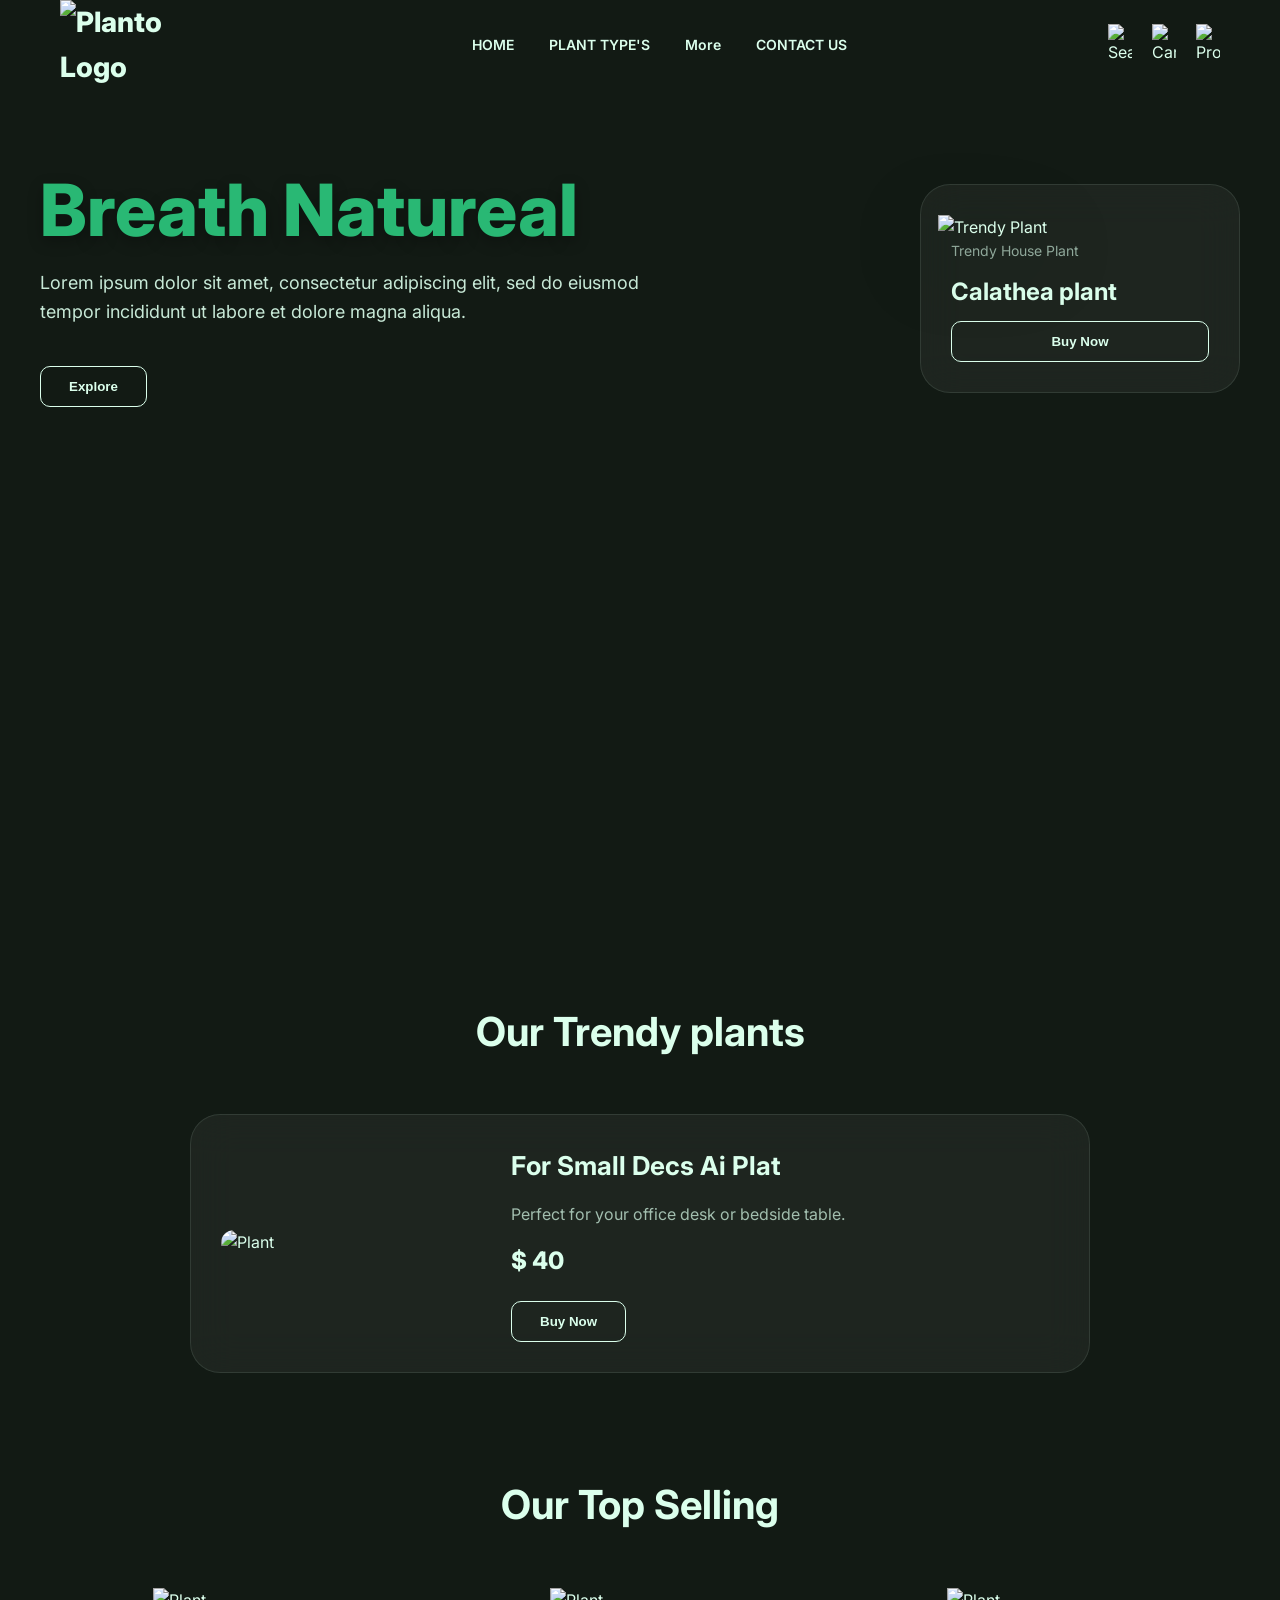
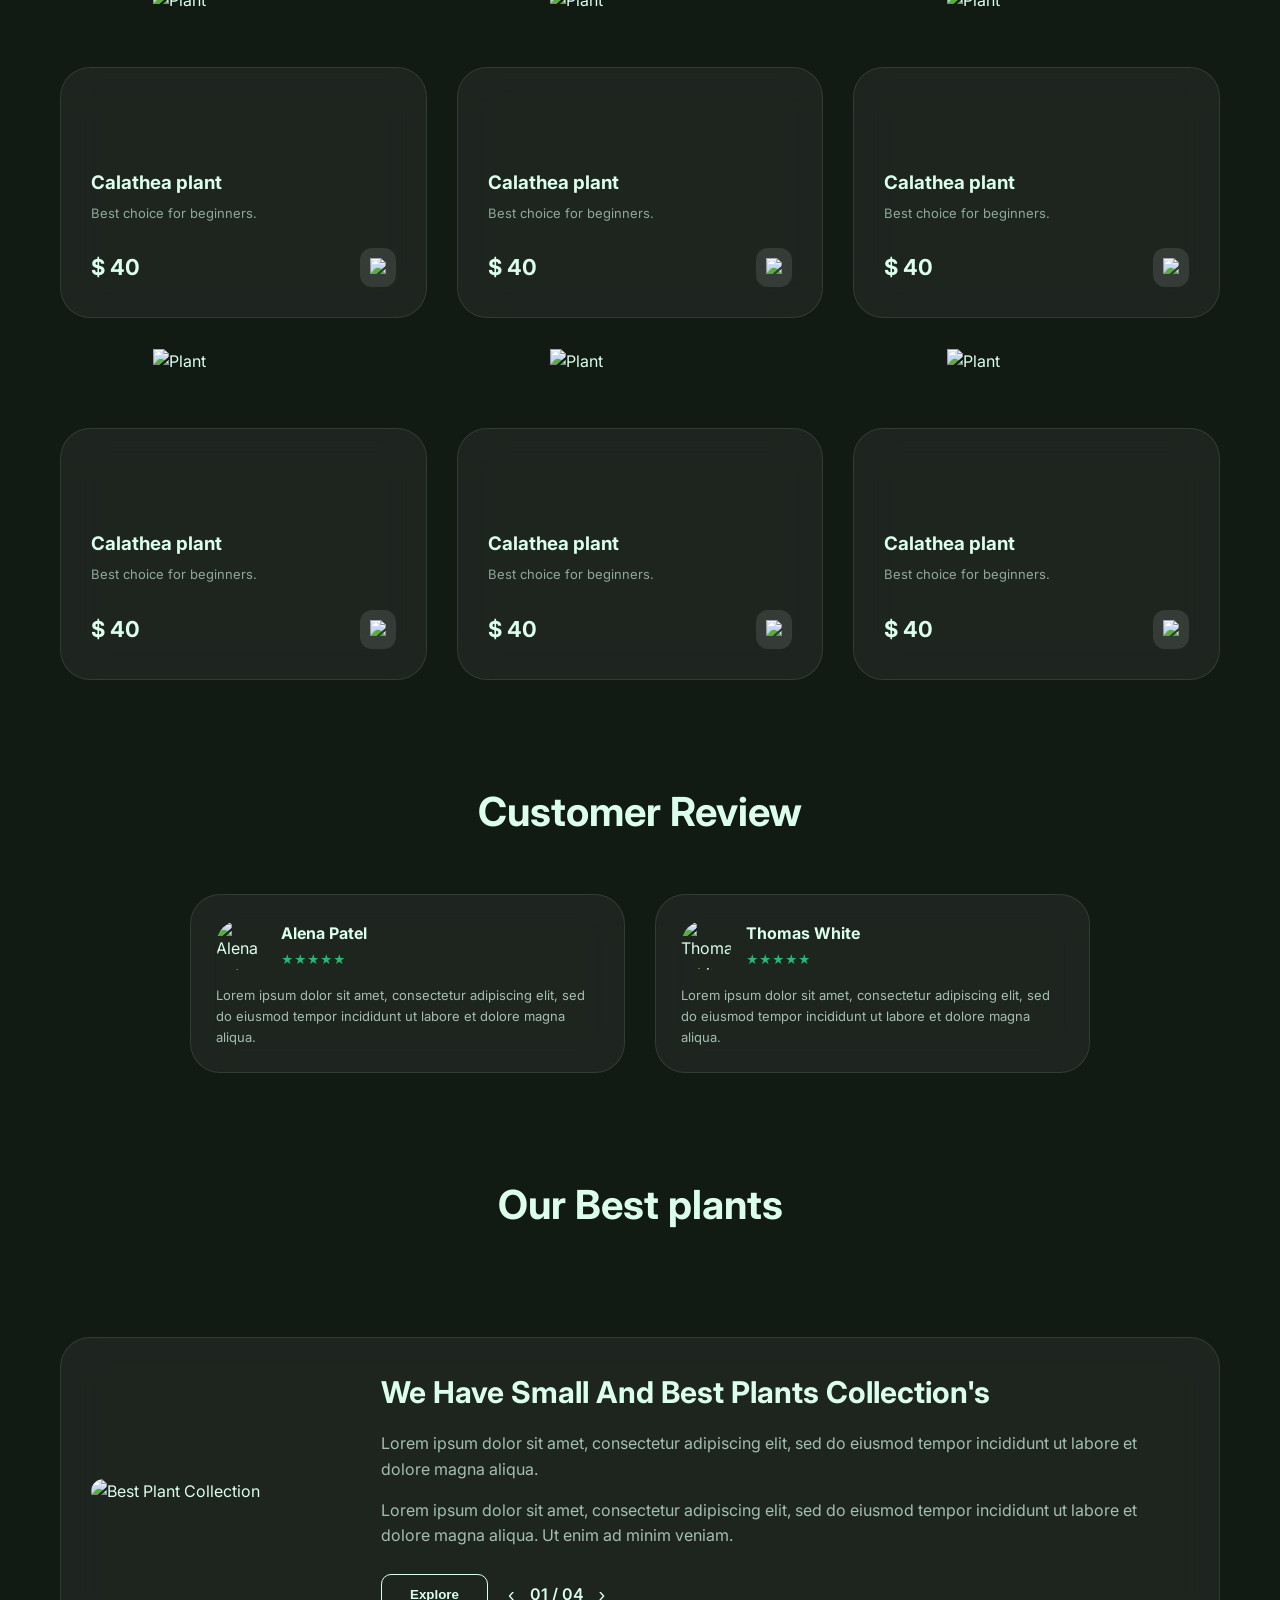
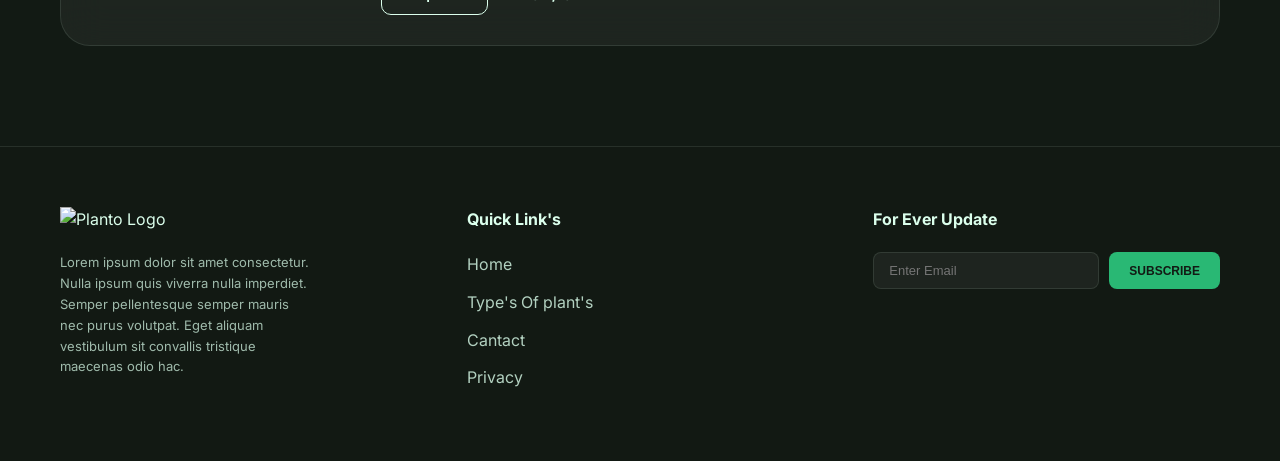
==== index.html @ 79224c2f "Add files via upload" ====
<!DOCTYPE html>
<html lang="uk">
<head>
    <meta charset="UTF-8">
    <meta name="viewport" content="width=device-width, initial-scale=1.0">
    <link href="https://fonts.googleapis.com/css2?family=Inter:wght@300;400;600;700;800&display=swap" rel="stylesheet">
    <link rel="stylesheet" href="./style.css">

</head>
<body>

    <div class="hero-section-wrapper">
        <header class="container">
            <div class="logo">
                <img src="images/logos/main-logo.svg" alt="Planto Logo">
            </div>
            <nav>
                <ul>
                    <li><a href="#">HOME</a></li>
                    <li><a href="#">PLANT TYPE'S</a></li>
                    <li><a href="more.html">More</a></li>
                    <li><a href="#">CONTACT US</a></li>
                </ul>
            </nav>
            <div class="header-icons">
                <img src="images/icons/search-normal.svg" alt="Search">
                <img src="images/icons/shopping-bag.svg" alt="Cart">
                <img src="images/icons/profile-circle.svg" alt="Profile">
            </div>
        </header>

        <section class="container hero">
            <div style="max-width: 600px;">
                <h1 class="hero-title">Breath Natureal</h1>
                <p style="font-size: 18px; margin-bottom: 40px; opacity: 0.9;">
                    Lorem ipsum dolor sit amet, consectetur adipiscing elit, sed do eiusmod tempor incididunt ut labore et dolore magna aliqua.
                </p>
                <div style="display: flex; gap: 20px; align-items: center;">
                    <button class="btn-outline">Explore</button>
                    <div style="display: flex; align-items: center; gap: 10px; cursor: pointer;">
                        <span style="font-weight: 600;"></span>
                    </div>
                </div>
            </div>

            <div class="glass-card hero-card">
                <img src="images/flowers/flower.png" alt="Trendy Plant">
                <p style="font-size: 14px; opacity: 0.6;">Trendy House Plant</p>
                <h3 style="font-size: 24px; margin: 10px 0;">Calathea plant</h3>
                <button class="btn-outline" style="width: 100%;">Buy Now</button>
            </div>
        </section>
    </div>

    <main class="container">
        <h2 class="section-title">Our Trendy plants</h2>
        <div class="trendy-grid">
            <div class="glass-card card-horizontal">
                <img src="images/flowers/POTT.png" alt="Plant">
                <div>
                    <h3 style="font-size: 26px;">For Small Decs Ai Plat</h3>
                    <p style="margin: 15px 0; opacity: 0.7;">Perfect for your office desk or bedside table.</p>
                    <p style="font-size: 24px; font-weight: 800; margin-bottom: 20px;">$ 40</p>
                    <button class="btn-outline">Buy Now</button>
                </div>
            </div>
        </div>

       <h2 class="section-title">Our Top Selling</h2>
<div class="top-selling-grid">
    <div class="glass-card card-vertical">
        <img src="images/flowers/Plant@2x.png" class="plant-pop" alt="Plant">
        <h3>Calathea plant</h3>
        <p style="font-size: 13px; opacity: 0.6; margin-top: 5px;">Best choice for beginners.</p>
        <div class="price-row">
            <span style="font-size: 22px; font-weight: 700;">$ 40</span>
            <button class="cart-btn"><img src="images/icons/shopping-bag.svg" width="20"></button>
        </div>
    </div>

    <div class="glass-card card-vertical">
        <img src="images/flowers/Plant@2x.png" class="plant-pop" alt="Plant">
        <h3>Calathea plant</h3>
        <p style="font-size: 13px; opacity: 0.6; margin-top: 5px;">Best choice for beginners.</p>
        <div class="price-row">
            <span style="font-size: 22px; font-weight: 700;">$ 40</span>
            <button class="cart-btn"><img src="images/icons/shopping-bag.svg" width="20"></button>
        </div>
    </div>

    <div class="glass-card card-vertical">
        <img src="images/flowers/Plant@2x.png" class="plant-pop" alt="Plant">
        <h3>Calathea plant</h3>
        <p style="font-size: 13px; opacity: 0.6; margin-top: 5px;">Best choice for beginners.</p>
        <div class="price-row">
            <span style="font-size: 22px; font-weight: 700;">$ 40</span>
            <button class="cart-btn"><img src="images/icons/shopping-bag.svg" width="20"></button>
        </div>
    </div>

    <div class="glass-card card-vertical">
        <img src="images/flowers/Plant@2x.png" class="plant-pop" alt="Plant">
        <h3>Calathea plant</h3>
        <p style="font-size: 13px; opacity: 0.6; margin-top: 5px;">Best choice for beginners.</p>
        <div class="price-row">
            <span style="font-size: 22px; font-weight: 700;">$ 40</span>
            <button class="cart-btn"><img src="images/icons/shopping-bag.svg" width="20"></button>
        </div>
    </div>

    <div class="glass-card card-vertical">
        <img src="images/flowers/Plant@2x.png" class="plant-pop" alt="Plant">
        <h3>Calathea plant</h3>
        <p style="font-size: 13px; opacity: 0.6; margin-top: 5px;">Best choice for beginners.</p>
        <div class="price-row">
            <span style="font-size: 22px; font-weight: 700;">$ 40</span>
            <button class="cart-btn"><img src="images/icons/shopping-bag.svg" width="20"></button>
        </div>
    </div>

    <div class="glass-card card-vertical">
        <img src="images/flowers/Plant@2x.png" class="plant-pop" alt="Plant">
        <h3>Calathea plant</h3>
        <p style="font-size: 13px; opacity: 0.6; margin-top: 5px;">Best choice for beginners.</p>
        <div class="price-row">
            <span style="font-size: 22px; font-weight: 700;">$ 40</span>
            <button class="cart-btn"><img src="images/icons/shopping-bag.svg" width="20"></button>
        </div>
    </div>
</div>

<!-- Customer Review Section -->
<h2 class="section-title">Customer Review</h2>
<div class="review-grid">
    <div class="glass-card review-card">
        <div style="display: flex; align-items: center; gap: 15px; margin-bottom: 15px;">
            <img src="images\flowers\istockphoto.jpg" class="avatar" alt="Alena Patel">
            <div>
                <h4 style="font-size: 16px; margin-bottom: 3px;">Alena Patel</h4>
                <div style="color: var(--accent-green); font-size: 12px;">★★★★★</div>
            </div>
        </div>
        <p style="font-size: 13px; opacity: 0.7;">Lorem ipsum dolor sit amet, consectetur adipiscing elit, sed do eiusmod tempor incididunt ut labore et dolore magna aliqua.</p>
    </div>

    <div class="glass-card review-card">
        <div style="display: flex; align-items: center; gap: 15px; margin-bottom: 15px;">
            <img src="images\flowers\istockphoto.jpg" class="avatar" alt="Thomas White">
            <div>
                <h4 style="font-size: 16px; margin-bottom: 3px;">Thomas White</h4>
                <div style="color: var(--accent-green); font-size: 12px;">★★★★★</div>
            </div>
        </div>
        <p style="font-size: 13px; opacity: 0.7;">Lorem ipsum dolor sit amet, consectetur adipiscing elit, sed do eiusmod tempor incididunt ut labore et dolore magna aliqua.</p>
    </div>
</div>



<h2 class="section-title">Our Best plants</h2>

<!-- Our Best Plants Section with Product -->
<div class="best-plants-section">
  <div class="glass-card card-horizontal best-plant-card">
    <img src="images/flowers/flow.png" alt="Best Plant Collection" class="best-plant-img">
    <div>
      <h3 style="font-size: 30px; margin-bottom: 15px;">We Have Small And Best Plants Collection's</h3>
      <p style="margin: 15px 0; opacity: 0.7;">Lorem ipsum dolor sit amet, consectetur adipiscing elit, sed do eiusmod tempor incididunt ut labore et dolore magna aliqua.</p>
      <p style="margin: 15px 0; opacity: 0.7;">Lorem ipsum dolor sit amet, consectetur adipiscing elit, sed do eiusmod tempor incididunt ut labore et dolore magna aliqua. Ut enim ad minim veniam.</p>
      <div style="display: flex; gap: 20px; align-items: center; margin-top: 25px;">
        <button class="btn-outline">Explore</button>
        <div style="display: flex; gap: 15px; align-items: center;">
          <button style="background: none; border: none; color: var(--text-white); cursor: pointer; font-size: 20px;">‹</button>
          <span style="font-weight: 600;">01 / 04</span>
          <button style="background: none; border: none; color: var(--text-white); cursor: pointer; font-size: 20px;">›</button>
        </div>
      </div>
    </div>
  </div>
</div>


</main>

<!-- Footer -->
<footer class="footer">
  <div class="container">
    <div class="footer-content">
      <div class="footer-section">
       <div style="margin-bottom: 20px;">
  <img src="images/logos/main-logo.svg" alt="Planto Logo" style="width: 150px; height: auto;">
</div>
        <p style="font-size: 13px; opacity: 0.7; max-width: 250px;">Lorem ipsum dolor sit amet consectetur. Nulla ipsum quis viverra nulla imperdiet. Semper pellentesque semper mauris nec purus volutpat. Eget aliquam vestibulum sit convallis tristique maecenas odio hac.</p>
      </div>
      
      <div class="footer-section">
        <h4 style="font-size: 16px; font-weight: 700; margin-bottom: 20px;">Quick Link's</h4>
        <ul style="list-style: none;">
          <li style="margin-bottom: 12px;"><a href="#" style="text-decoration: none; color: var(--text-white); opacity: 0.8; transition: 0.3s;">Home</a></li>
          <li style="margin-bottom: 12px;"><a href="#" style="text-decoration: none; color: var(--text-white); opacity: 0.8; transition: 0.3s;">Type's Of plant's</a></li>
          <li style="margin-bottom: 12px;"><a href="#" style="text-decoration: none; color: var(--text-white); opacity: 0.8; transition: 0.3s;">Cantact</a></li>
          <li><a href="#" style="text-decoration: none; color: var(--text-white); opacity: 0.8; transition: 0.3s;">Privacy</a></li>
        </ul>
      </div>
      
      <div class="footer-section">
        <h4 style="font-size: 16px; font-weight: 700; margin-bottom: 20px;">For Ever Update</h4>
        <div style="display: flex; gap: 10px;">
          <input type="email" placeholder="Enter Email" style="padding: 10px 15px; border: 1px solid var(--glass-border); background: rgba(255,255,255,0.05); border-radius: 8px; color: var(--text-white); flex: 1; font-size: 13px;">
          <button style="padding: 10px 20px; background: var(--accent-green); border: none; border-radius: 8px; color: var(--bg-color); font-weight: 600; cursor: pointer; font-size: 12px;">SUBSCRIBE</button>
        </div>
      </div>
    </div>
    

    </div>
  </div>
</footer>

</main>
    

</body>
</html>
---- style.css ----
/* 1. LAYER DEFINITION */
:root {
    --bg-color: #121a14;
    --accent-green: #29b874;
    --text-white: #dbffec;
    --glass-bg: rgba(255, 255, 255, 0.05);
    --glass-border: rgba(219, 255, 236, 0.1);
}

* { box-sizing: border-box; margin: 0; padding: 0; }

body {
    background-color: var(--bg-color);
    color: var(--text-white);
    font-family: 'Inter', sans-serif;
    line-height: 1.6;
}

.container { max-width: 1200px; margin: 0 auto; padding: 0 20px; }

.hero-section-wrapper {
    background-image: linear-gradient(rgba(18, 26, 20, 0.8), rgba(18, 26, 20, 0.8)), 
                      url('images/sections/hero-bg.jpg');
    background-size: cover;
    background-position: center;
    min-height: 100vh;
}

header {
    display: flex;
    justify-content: space-between;
    align-items: center;
    padding: 30px 0;
}

.logo {
    display: flex;
    align-items: center;
    gap: 15px;
    font-weight: 800;
    font-size: 28px; 
}

.logo img {
    width: 150px; 
    height: auto;
}

nav ul { display: flex; gap: 35px; list-style: none; }
nav a { text-decoration: none; color: var(--text-white); font-size: 14px; font-weight: 600; transition: 0.3s; }
nav a:hover { color: var(--accent-green); }

.header-icons { display: flex; gap: 20px; align-items: center; }
.header-icons img { width: 24px; cursor: pointer; transition: transform 0.2s; }
.header-icons img:hover { transform: scale(1.2); }

.btn-outline {
    padding: 12px 28px;
    background: transparent;
    border: 1px solid var(--text-white);
    color: var(--text-white);
    border-radius: 10px;
    cursor: pointer;
    font-weight: 600;
    transition: all 0.3s ease; 
    display: inline-block;
}

.btn-outline:hover {
    background-color: var(--accent-green);
    border-color: var(--accent-green);
    box-shadow: 0 0 20px rgba(41, 184, 116, 0.4);
    transform: translateY(-2px);
}

.hero {
    display: flex;
    align-items: center;
    justify-content: space-between;
    padding: 80px 0;
}

.hero-title {
    font-size: 72px;
    font-weight: 800;
    color: var(--accent-green);
    line-height: 1.1;
    margin-bottom: 20px;
    text-shadow: 0 5px 15px rgba(0,0,0,0.3);
}

.glass-card {
    background: var(--glass-bg);
    backdrop-filter: blur(20px);
    -webkit-backdrop-filter: blur(20px);
    border: 1px solid var(--glass-border);
    border-radius: 30px;
    padding: 30px;
}

.hero-card {
    width: 320px;
    text-align: left;
    position: relative;
}

.hero-card img {
    width: 110%;
    margin-top: -100px;
    margin-left: -5%;
    filter: drop-shadow(0 20px 40px rgba(0,0,0,0.5));
}

.section-title {
    text-align: center;
    font-size: 40px;
    margin: 100px 0 50px;
    color: var(--text-white);
}

.trendy-grid {
    display: grid;
    gap: 40px;
    max-width: 900px;
    margin: 0 auto;
}

.card-horizontal {
    display: flex;
    align-items: center;
    gap: 40px;
}

.card-horizontal img {
    width: 250px;
    border-radius: 20px;
}

.top-selling-grid {
    display: grid;
    grid-template-columns: repeat(3, 1fr);
    gap: 30px;
    margin-bottom: 100px;
}

.card-vertical {
    margin-top: 80px;
    padding-top: 100px;
    position: relative;
}

.plant-pop {
    position: absolute;
    top: -80px;
    left: 50%;
    transform: translateX(-50%);
    width: 180px;
    transition: 0.4s;
}

.glass-card:hover .plant-pop {
    transform: translateX(-50%) translateY(-10px) scale(1.05);
}

.price-row {
    display: flex;
    justify-content: space-between;
    align-items: center;
    margin-top: 25px;
}

.cart-btn {
    background: rgba(255,255,255,0.1);
    border: none;
    padding: 10px;
    border-radius: 12px;
    cursor: pointer;
    transition: 0.3s;
}

.cart-btn:hover { background: var(--accent-green); }

.review-grid {
    display: grid;
    grid-template-columns: repeat(2, 1fr);
    gap: 30px;
    max-width: 900px;
    margin: 0 auto 100px;
}

.review-card {
    padding: 25px;
}

.avatar {
    width: 50px;
    height: 50px;
    border-radius: 50%;
    object-fit: cover;
}

.best-plants-section {
  margin: 100px 0;
}

.best-plant-card {
  display: flex;
  align-items: center;
  gap: 40px;
}

.best-plant-img {
  width: 280px;
  border-radius: 20px;
  flex-shrink: 0;
}

.footer {
  background-color: rgba(18, 26, 20, 0.95);
  border-top: 1px solid var(--glass-border);
  padding: 60px 0 30px;
  margin-top: 100px;
}

.footer-content {
  display: grid;
  grid-template-columns: repeat(3, 1fr);
  gap: 60px;
  margin-bottom: 40px;
}

.footer-section a:hover {
  color: var(--accent-green);
}

@media (max-width: 768px) {
  .footer-content {
    grid-template-columns: 1fr;
    gap: 40px;
  }
  
  .best-plant-card {
    flex-direction: column;
  }
}

/* Mobile Responsive */
@media (max-width: 768px) {
  header {
    flex-wrap: wrap;
    padding: 20px 0;
  }

  .logo img {
    width: 100px;
  }

  nav ul {
    gap: 15px;
    font-size: 12px;
  }

  nav a {
    font-size: 11px;
  }

  .header-icons {
    gap: 15px;
  }

  .header-icons img {
    width: 20px;
  }

  .hero {
    flex-direction: column;
    padding: 40px 0;
    text-align: center;
  }

  .hero-title {
    font-size: 42px;
    margin-bottom: 15px;
  }

  .hero-card {
    width: 100%;
    max-width: 300px;
    margin: 0 auto;
  }

  .section-title {
    font-size: 28px;
    margin: 60px 0 30px;
  }

  .card-horizontal {
    flex-direction: column;
    gap: 20px;
  }

  .card-horizontal img {
    width: 100%;
    max-width: 200px;
  }

  .top-selling-grid {
    grid-template-columns: repeat(2, 1fr);
    gap: 20px;
  }

  .card-vertical {
    margin-top: 60px;
    padding-top: 80px;
  }

  .plant-pop {
    width: 140px;
    top: -60px;
  }

  .review-grid {
    grid-template-columns: 1fr;
    gap: 20px;
  }

  .best-plant-card {
    flex-direction: column;
    gap: 20px;
  }

  .best-plant-img {
    width: 100%;
    max-width: 250px;
  }

  .footer-content {
    grid-template-columns: 1fr;
    gap: 30px;
  }

  .trendy-grid {
    max-width: 100%;
  }

  .review-grid {
    max-width: 100%;
  }
}

@media (max-width: 480px) {
  .logo img {
    width: 80px;
  }

  nav ul {
    gap: 10px;
    font-size: 10px;
  }

  .hero-title {
    font-size: 32px;
  }

  .hero-card {
    width: 100%;
  }

  .section-title {
    font-size: 22px;
    margin: 40px 0 20px;
  }

  .top-selling-grid {
    grid-template-columns: 1fr;
  }

  .card-vertical {
    margin-top: 50px;
    padding-top: 70px;
  }

  .plant-pop {
    width: 120px;
    top: -50px;
  }

  .btn-outline {
    padding: 10px 20px;
    font-size: 12px;
  }

  .glass-card {
    padding: 20px;
    border-radius: 20px;
  }

  .hero {
    padding: 30px 0;
  }
}
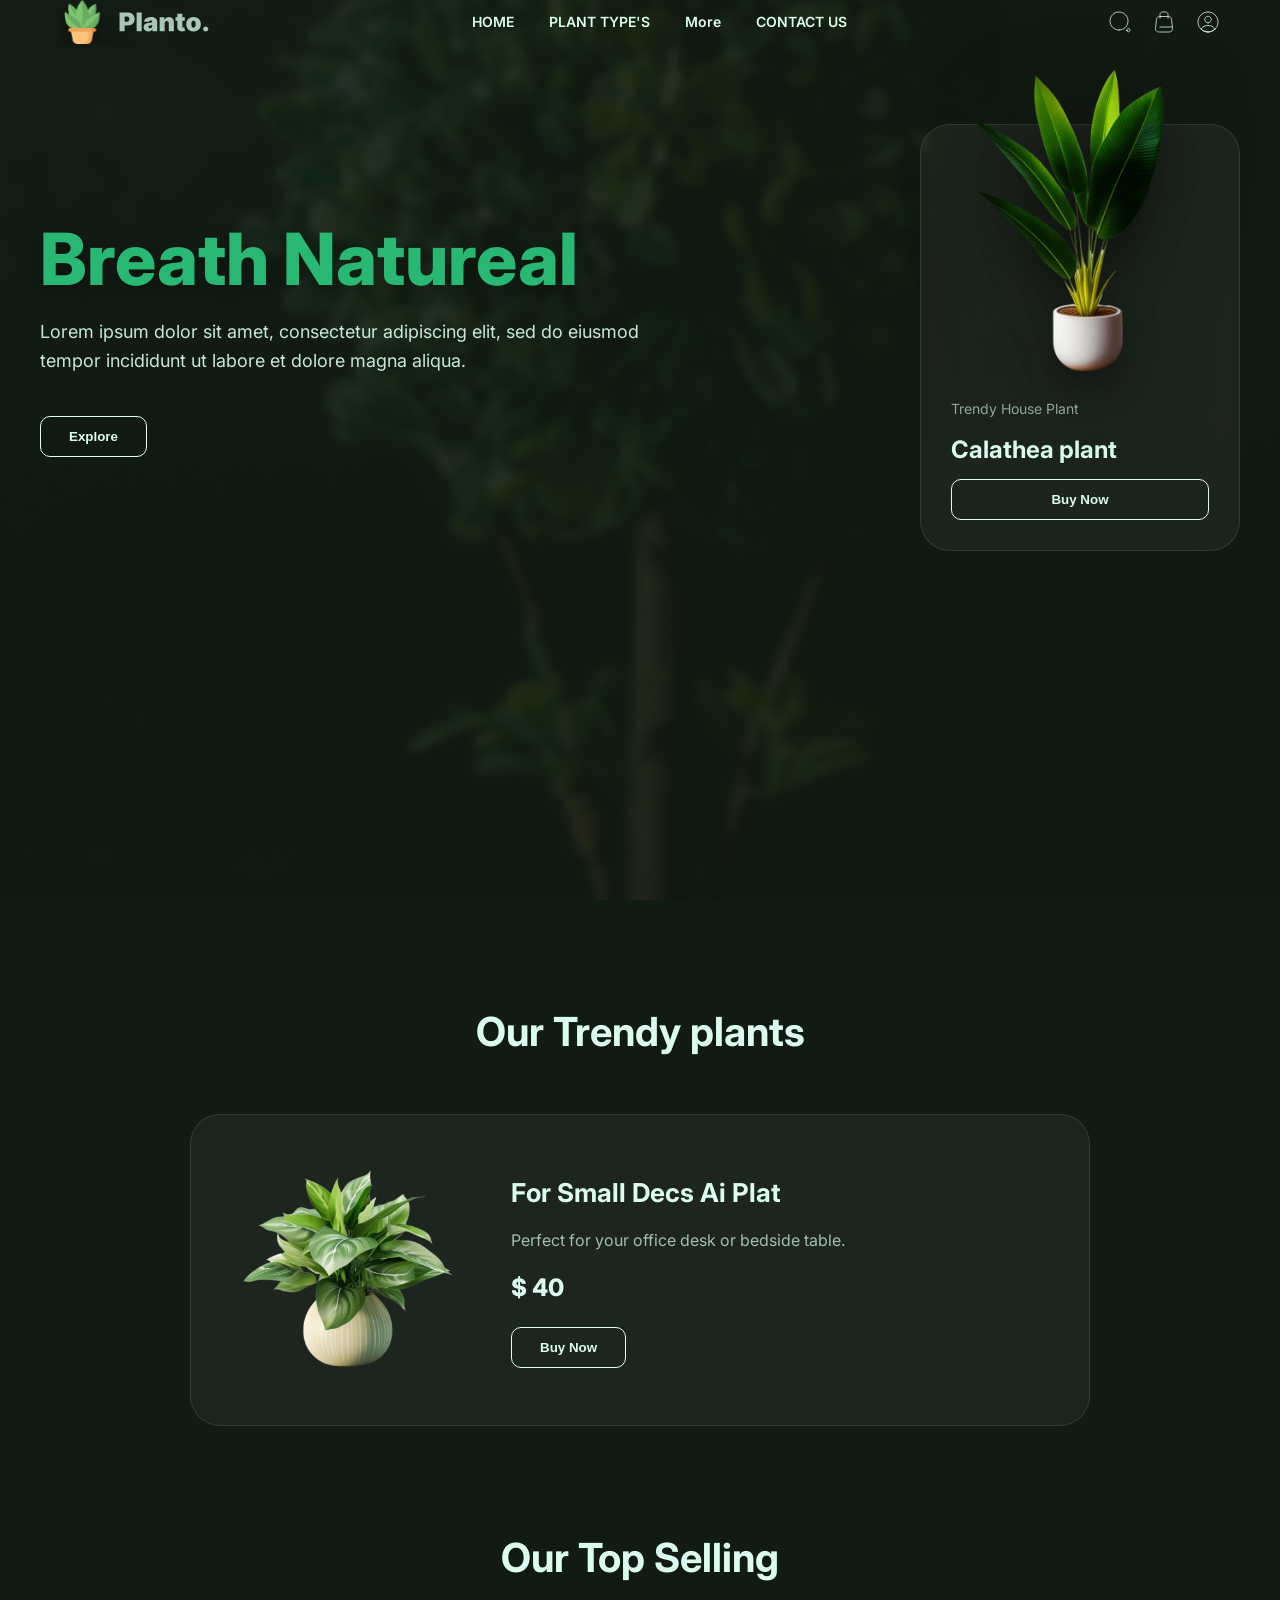
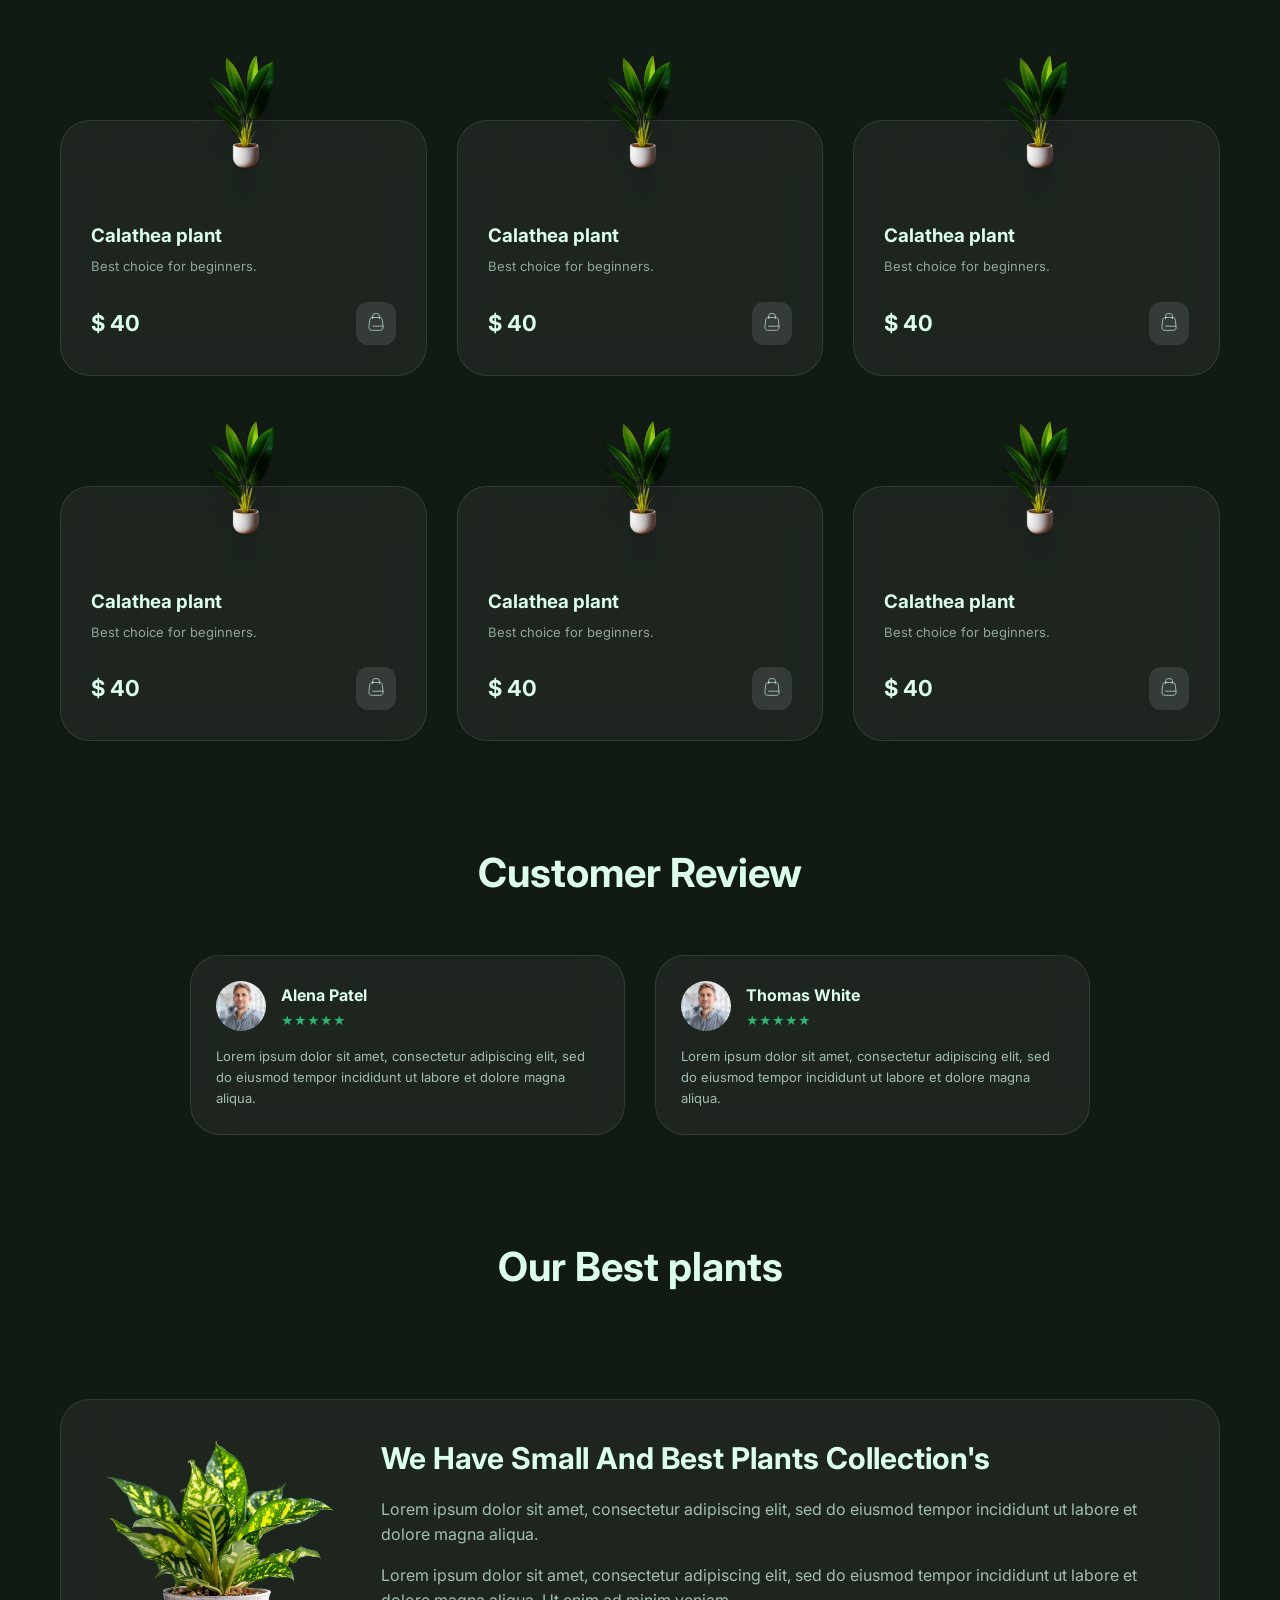
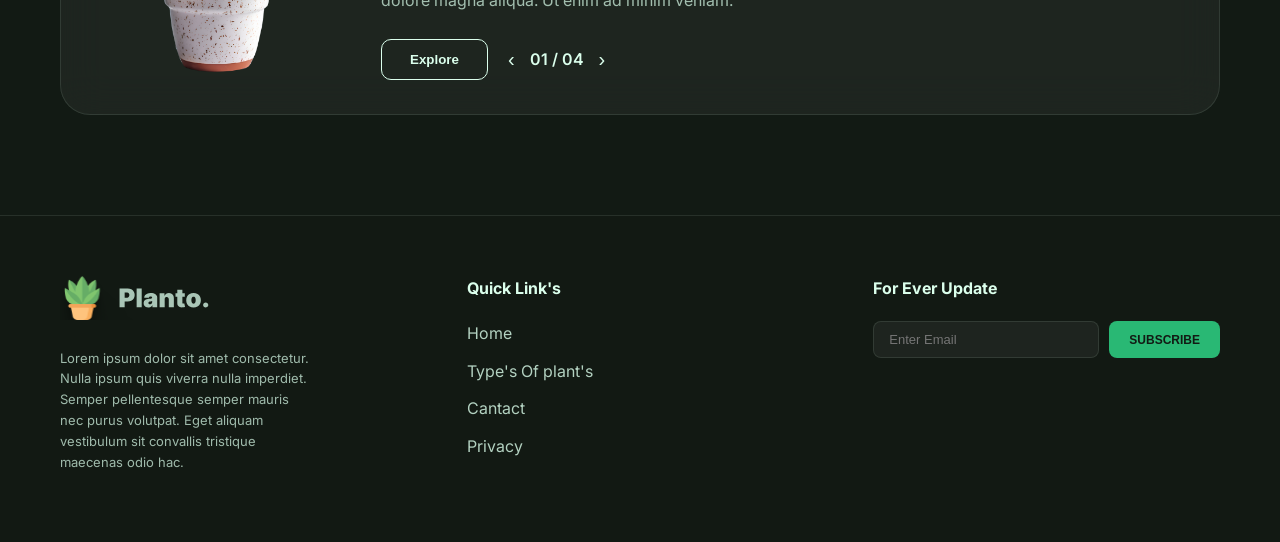
==== commit feb08d36: "." ====
--- a/index.html
+++ b/index.html
@@ -129,7 +129,6 @@
     </div>
 </div>
 
-<!-- Customer Review Section -->
 <h2 class="section-title">Customer Review</h2>
 <div class="review-grid">
     <div class="glass-card review-card">
@@ -159,7 +158,6 @@
 
 <h2 class="section-title">Our Best plants</h2>
 
-<!-- Our Best Plants Section with Product -->
 <div class="best-plants-section">
   <div class="glass-card card-horizontal best-plant-card">
     <img src="images/flowers/flow.png" alt="Best Plant Collection" class="best-plant-img">
@@ -182,7 +180,6 @@
 
 </main>
 
-<!-- Footer -->
 <footer class="footer">
   <div class="container">
     <div class="footer-content">
@@ -221,4 +218,4 @@
     
 
 </body>
-</html>+</html>
